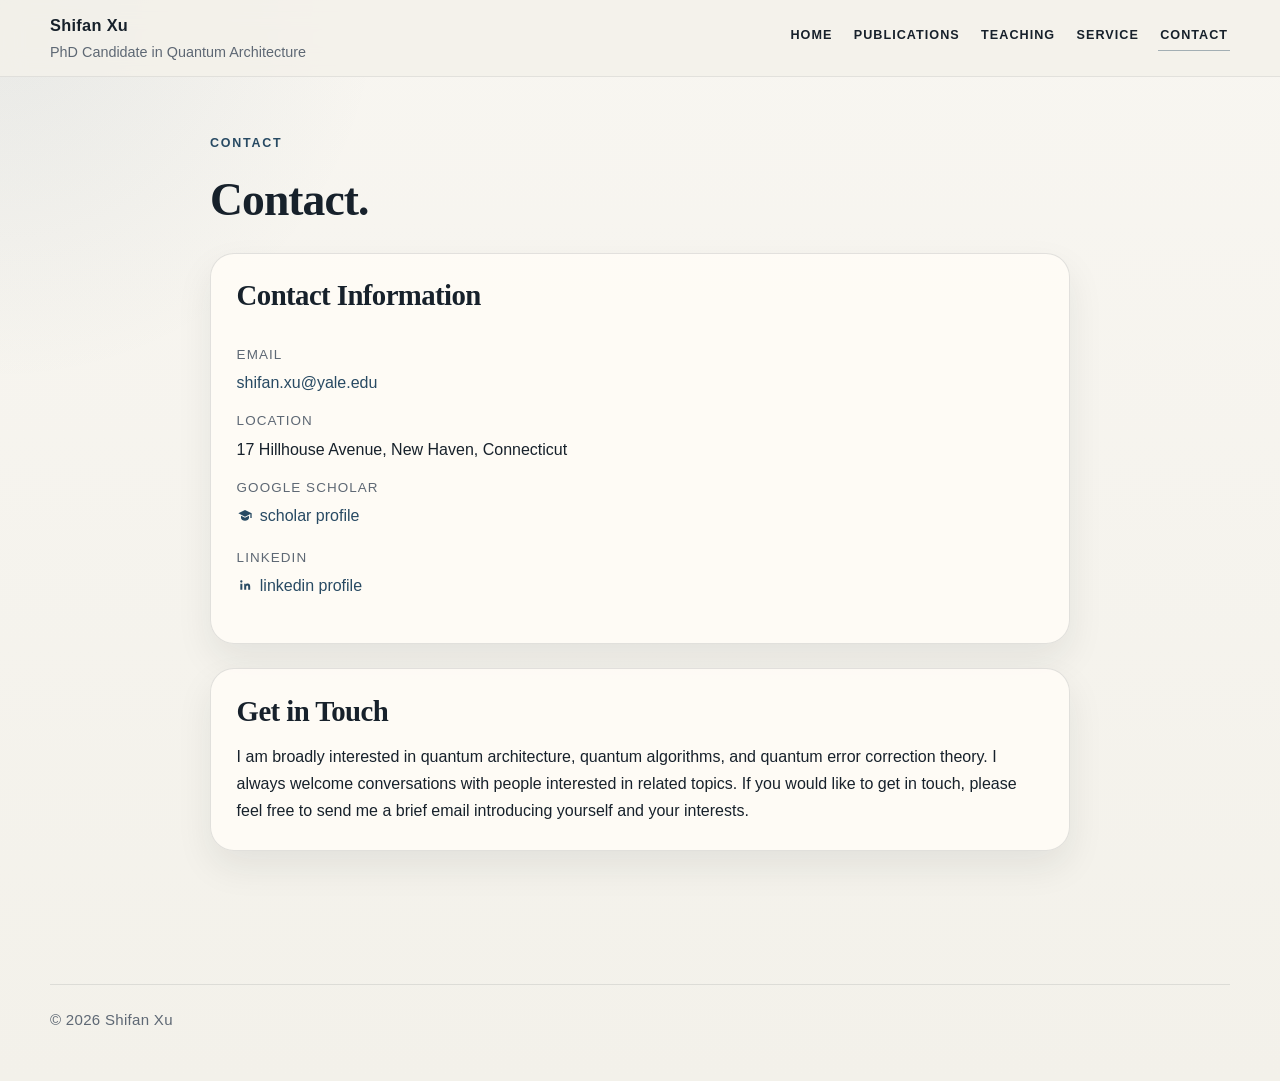
==== contact.html @ e2ac2f57 "apr2026update" ====
<!DOCTYPE html>
<html lang="en">
<head>
  <meta charset="UTF-8" />
  <meta name="viewport" content="width=device-width, initial-scale=1.0" />
  <title>Contact | Shifan Xu</title>
  <meta name="description" content="Contact details for Shifan Xu." />
  <link rel="stylesheet" href="css/style.css" />
</head>
<body>
  <header class="site-header">
    <div class="site-shell site-nav">
      <a class="brand" href="index.html" aria-label="Shifan Xu homepage">
        <span class="brand-name">Shifan Xu</span>
        <span class="brand-role">PhD Candidate in Quantum Architecture</span>
      </a>
      <nav class="nav-links" aria-label="Main navigation">
        <a href="index.html">Home</a>
        <a href="publications.html">Publications</a>
        <a href="teaching.html">Teaching</a>
        <a href="service.html">Service</a>
        <a class="active" href="contact.html">Contact</a>
      </nav>
    </div>
  </header>

  <main class="page-main">
    <section class="page-hero">
      <div class="site-shell narrow-shell">
        <p class="eyebrow">Contact</p>
        <h1 class="page-title">Contact.</h1>
      </div>
    </section>

    <section class="section-block section-block-tight">
      <div class="site-shell narrow-shell stack-column">
        <section class="surface section-card prose-card">
          <h2>Contact Information</h2>
          <dl class="contact-grid">
            <div>
              <dt>Email</dt>
              <dd><a href="mailto:shifan.xu@yale.edu">shifan.xu@yale.edu</a></dd>
            </div>
            <div>
              <dt>Location</dt>
              <dd>17 Hillhouse Avenue, New Haven, Connecticut</dd>
            </div>
            <div>
              <dt>Google Scholar</dt>
              <dd>
                <a class="icon-link" href="https://scholar.google.com/citations?user=kkj2m90AAAAJ&hl=en">
                  <span class="icon-mark" aria-hidden="true">
                    <svg viewBox="0 0 24 24" focusable="false">
                      <path d="M12 3 2 8l10 5 8-4v6h2V8L12 3Zm-6 8.8V15c0 2.4 3.1 4 6 4s6-1.6 6-4v-3.2l-6 3-6-3Z"></path>
                    </svg>
                  </span>
                  <span>scholar profile</span>
                </a>
              </dd>
            </div>
            <div>
              <dt>LinkedIn</dt>
              <dd>
                <a class="icon-link" href="https://www.linkedin.com/in/shifan-xu-92817721b/">
                  <span class="icon-mark" aria-hidden="true">
                    <svg viewBox="0 0 24 24" focusable="false">
                      <path d="M6.5 8.5A1.5 1.5 0 1 0 6.5 5a1.5 1.5 0 0 0 0 3.5ZM5 10h3v9H5v-9Zm5 0h2.9v1.3h.1c.4-.8 1.4-1.6 3-1.6 3.2 0 3.8 2.1 3.8 4.8V19h-3v-4c0-1 0-2.3-1.4-2.3s-1.6 1.1-1.6 2.2V19h-3v-9Z"></path>
                    </svg>
                  </span>
                  <span>linkedin profile</span>
                </a>
              </dd>
            </div>
          </dl>
        </section>

        <section class="surface section-card prose-card">
          <h2>Get in Touch</h2>
          <p>
          I am broadly interested in quantum architecture, quantum algorithms, and quantum error correction theory. I always welcome conversations with people interested in related topics. If you would like to get in touch, please feel free to send me a brief email introducing yourself and your interests.
          </p>
        </section>
      </div>
    </section>
  </main>

  <footer class="site-footer">
    <div class="site-shell footer-inner">
      <p class="footer-note">© 2026 Shifan Xu</p>
      <div class="footer-spacer" aria-hidden="true"></div>
    </div>
  </footer>
</body>
</html>
---- css/style.css ----
:root {
  --bg: #f3f1ea;
  --surface: rgba(255, 252, 246, 0.88);
  --surface-strong: #fffdf8;
  --surface-alt: #ece7dc;
  --text: #17212b;
  --muted: #5e6874;
  --line: rgba(23, 33, 43, 0.12);
  --accent: #284a63;
  --accent-soft: #dce7ef;
  --accent-warm: #866b42;
  --shadow: 0 16px 36px rgba(23, 33, 43, 0.08);
  --radius-lg: 24px;
  --radius-md: 16px;
  --radius-sm: 10px;
  --maxw: 1180px;
  --maxw-narrow: 860px;
}

*,
*::before,
*::after {
  box-sizing: border-box;
}

html {
  scroll-behavior: smooth;
}

body {
  margin: 0;
  color: var(--text);
  font-family: "Inter", "Segoe UI", Helvetica, Arial, sans-serif;
  line-height: 1.7;
  background:
    radial-gradient(circle at top left, rgba(40, 74, 99, 0.08), transparent 24rem),
    linear-gradient(180deg, #f8f6f1 0%, var(--bg) 100%);
}

img {
  display: block;
  max-width: 100%;
}

a {
  color: var(--accent);
  text-decoration: none;
}

a:hover {
  text-decoration: underline;
}

h1,
h2,
h3,
h4 {
  margin: 0;
  font-family: "Iowan Old Style", "Palatino Linotype", "Book Antiqua", Georgia, serif;
  font-weight: 600;
  letter-spacing: -0.02em;
  line-height: 1.12;
}

p {
  margin: 0;
}

ul {
  margin: 0;
  padding: 0;
}

.site-shell {
  width: min(var(--maxw), calc(100% - 2rem));
  margin: 0 auto;
}

.narrow-shell {
  width: min(var(--maxw-narrow), 100%);
}

.site-header {
  position: sticky;
  top: 0;
  z-index: 50;
  backdrop-filter: blur(12px);
  background: rgba(243, 241, 234, 0.84);
  border-bottom: 1px solid rgba(23, 33, 43, 0.08);
}

.site-nav {
  display: flex;
  align-items: center;
  justify-content: space-between;
  gap: 1.25rem;
  min-height: 4.75rem;
}

.brand {
  display: inline-flex;
  flex-direction: column;
  color: var(--text);
}

.brand:hover {
  text-decoration: none;
}

.brand-name {
  font-weight: 700;
  font-size: 1.02rem;
  letter-spacing: 0.02em;
}

.brand-role {
  color: var(--muted);
  font-size: 0.9rem;
}

.nav-links {
  display: flex;
  flex-wrap: wrap;
  gap: 1.1rem;
}

.nav-links a {
  color: var(--text);
  font-size: 0.79rem;
  font-weight: 600;
  letter-spacing: 0.08em;
  text-transform: uppercase;
  padding: 0 0.12rem 0.25rem;
  border-bottom: 1px solid transparent;
}

.nav-links a.active,
.nav-links a:hover {
  border-color: rgba(40, 74, 99, 0.4);
  text-decoration: none;
}

.hero,
.page-hero {
  padding: 3.5rem 0 1.5rem;
}

.hero-grid {
  display: grid;
  grid-template-columns: minmax(16.5rem, 19rem) minmax(0, 1.32fr);
  gap: 2rem;
  align-items: stretch;
}

.surface,
.profile-panel {
  border: 1px solid var(--line);
  background: var(--surface);
  box-shadow: var(--shadow);
  border-radius: var(--radius-lg);
}

.profile-panel {
  padding: 1.25rem;
  display: grid;
  gap: 1rem;
  align-content: start;
}

.profile-frame {
  border-radius: calc(var(--radius-lg) - 6px);
  overflow: hidden;
  border: 1px solid var(--line);
  background:
    linear-gradient(140deg, rgba(40, 74, 99, 0.18), rgba(134, 107, 66, 0.12)),
    var(--surface-alt);
  aspect-ratio: 4 / 5;
}

.profile-frame img {
  width: 100%;
  height: 100%;
  object-fit: cover;
  object-position: center top;
}

.profile-placeholder {
  width: 100%;
  height: 100%;
  display: grid;
  place-items: center;
  color: var(--muted);
  font-size: 0.96rem;
  letter-spacing: 0.08em;
  text-transform: uppercase;
}

.profile-label,
.section-kicker,
.eyebrow {
  color: var(--accent);
  text-transform: uppercase;
  letter-spacing: 0.14em;
  font-size: 0.78rem;
  font-weight: 700;
}

.profile-details h1 {
  font-size: clamp(2rem, 3.8vw, 3rem);
  margin-top: 0.35rem;
}

.profile-role {
  margin-top: 0.55rem;
  color: var(--muted);
}

.profile-email {
  color: var(--muted);
  font-size: 0.95rem;
}

.profile-email a {
  color: var(--accent);
}

.profile-links {
  display: flex;
  flex-wrap: wrap;
  gap: 0.9rem;
  font-size: 0.94rem;
}

.profile-links a {
  color: var(--accent);
  word-break: break-word;
}

.icon-link,
.icon-button {
  display: inline-flex;
  align-items: center;
  gap: 0.45rem;
}

.icon-mark {
  display: inline-flex;
  align-items: center;
  justify-content: center;
  width: 1rem;
  height: 1rem;
  flex: 0 0 1rem;
}

.icon-mark svg {
  width: 100%;
  height: 100%;
  fill: currentColor;
}

.contact-grid {
  display: grid;
  gap: 0.9rem;
}

.contact-grid div {
  display: grid;
  gap: 0.15rem;
}

.contact-grid dt {
  color: var(--muted);
  font-size: 0.84rem;
  text-transform: uppercase;
  letter-spacing: 0.08em;
}

.contact-grid dd {
  margin: 0;
}

.hero-copy {
  display: grid;
  gap: 0;
  padding: 0.25rem 0 0.6rem 3.15rem;
  min-height: 100%;
  align-content: stretch;
  grid-template-rows: auto auto auto 1fr auto;
}

.eyebrow {
  margin-bottom: 1.28rem;
}

.hero-copy h2 {
  font-size: clamp(2.2rem, 5vw, 3.6rem);
  max-width: 16ch;
  line-height: 1.04;
  text-wrap: balance;
  margin-bottom: 1.82rem;
}

.hero-intro {
  max-width: 58ch;
  font-size: 1.02rem;
  color: var(--muted);
  margin-bottom: 0.72rem;
}

.hero-intro a {
  color: var(--accent);
  text-decoration: underline;
  text-decoration-color: rgba(40, 74, 99, 0.32);
  text-underline-offset: 0.14em;
}

.hero-intro a:hover {
  text-decoration-color: currentColor;
}

.page-title {
  font-size: clamp(1.9rem, 4vw, 2.85rem);
  max-width: 24ch;
  line-height: 1.08;
  text-wrap: balance;
}

.hero-summary,
.page-summary {
  max-width: 64ch;
  color: var(--muted);
  font-size: 1.03rem;
}

.hero-summary {
  margin-bottom: 1.2rem;
}

.hero-actions {
  display: flex;
  flex-wrap: wrap;
  gap: 0.85rem;
}

.button {
  display: inline-flex;
  align-items: center;
  justify-content: center;
  min-height: 2.8rem;
  padding: 0.72rem 1.1rem;
  border-radius: 999px;
  border: 1px solid var(--line);
  background: rgba(255, 253, 248, 0.76);
  color: var(--text);
  font-weight: 600;
  transition: transform 0.18s ease, border-color 0.18s ease, background 0.18s ease;
}

.button:hover {
  text-decoration: none;
  transform: translateY(-1px);
  border-color: rgba(40, 74, 99, 0.26);
}

.button-primary {
  background: var(--accent);
  color: #f8fafc;
  border-color: var(--accent);
}

.page-main {
  padding-bottom: 4.5rem;
}

.section-block {
  padding: 1rem 0 1.5rem;
}

.section-block-tight {
  padding-top: 0.3rem;
}

.section-grid {
  display: grid;
  grid-template-columns: minmax(0, 1.4fr) minmax(18rem, 0.82fr);
  gap: 1.5rem;
  align-items: start;
}

.home-layout {
  display: grid;
  grid-template-columns: minmax(0, 1.38fr) minmax(18rem, 0.82fr);
  grid-template-areas:
    "research news"
    "publications teaching";
  gap: 1.5rem;
  align-items: stretch;
}

.home-research {
  grid-area: research;
}

.home-news {
  grid-area: news;
}

.home-news .section-heading {
  margin-bottom: 0.95rem;
}

.home-news .news-list {
  gap: 0.48rem;
}

.home-news .news-card {
  padding: 0.38rem 0.82rem 0.62rem;
}

.home-news .news-card p {
  line-height: 1.42;
  margin-top: 0.18rem;
}

.home-news .news-card time {
  font-size: 0.82rem;
  line-height: 1;
}

.home-publications {
  grid-area: publications;
}

.home-publications .section-heading {
  margin-bottom: 0.95rem;
}

.home-publications .publication-list {
  gap: 0.55rem;
}

.home-publications .publication-item {
  padding: 0.78rem 0.9rem;
  gap: 0.14rem;
}

.home-publications .publication-title {
  font-size: 1.02rem;
  line-height: 1.18;
}

.home-publications .publication-authors,
.home-publications .publication-venue,
.home-publications .publication-links {
  font-size: 0.9rem;
}

.home-publications .publication-authors {
  line-height: 1.32;
}

.home-publications .publication-venue {
  line-height: 1.1;
  margin-top: 0.1rem;
  margin-bottom: -0.04rem;
}

.home-publications .publication-links {
  gap: 0.65rem;
  margin-top: 0;
}

.home-teaching {
  grid-area: teaching;
}

.stack-column {
  display: grid;
  gap: 1.5rem;
}

.section-card {
  padding: 1.6rem;
}

.section-heading {
  display: flex;
  align-items: end;
  justify-content: space-between;
  gap: 1rem;
  margin-bottom: 1.2rem;
}

.section-heading h3,
.prose-card h2 {
  font-size: 1.8rem;
}

.text-link {
  white-space: nowrap;
  font-size: 0.95rem;
}

.feature-grid {
  display: grid;
  grid-template-columns: repeat(2, minmax(0, 1fr));
  gap: 1rem;
}

.feature-card,
.topic-item,
.teaching-item,
.publication-item,
.news-card,
.year-block,
.news-list li,
.link-list li {
  border: 1px solid var(--line);
  border-radius: var(--radius-md);
  background: var(--surface-strong);
}

.feature-card,
.topic-item,
.teaching-item,
.publication-item,
.news-card {
  padding: 1.15rem 1.2rem;
}

.feature-card {
  display: grid;
  align-content: start;
}

.feature-card h4,
.topic-item h3,
.teaching-item h3,
.teaching-item h4,
.publication-title {
  font-size: 1.14rem;
}

.feature-card h4 {
  margin-bottom: 0.3rem;
  min-height: 2.6em;
}

.topic-item h3,
.teaching-item h3,
.teaching-item h4 {
  margin-bottom: 0.72rem;
}

.feature-card p,
.topic-item p,
.teaching-item p,
.publication-authors,
.publication-venue,
.news-list p {
  color: var(--muted);
}

.feature-card p {
  line-height: 1.48;
}

.news-list,
.link-list,
.teaching-list,
.topic-stack,
.publication-list {
  display: grid;
  gap: 1rem;
}

.news-list,
.link-list {
  list-style: none;
}

.news-list li,
.news-card,
.link-list li {
  padding: 1rem 1.05rem;
}

.news-list time,
.item-meta,
.publication-venue {
  color: var(--accent-warm);
  font-size: 0.88rem;
  letter-spacing: 0.08em;
  text-transform: uppercase;
}

.link-list {
  list-style: none;
}

.link-list a {
  color: var(--text);
}

.detail-list {
  margin: 0;
  padding-left: 1.15rem;
  color: var(--muted);
}

.detail-list li + li {
  margin-top: 0.4rem;
}

.prose-card {
  display: grid;
  gap: 1rem;
}

.publication-item {
  display: grid;
  gap: 0.45rem;
}

.publication-title {
  font-family: "Iowan Old Style", "Palatino Linotype", "Book Antiqua", Georgia, serif;
  font-weight: 600;
}

.publication-authors a {
  color: inherit;
  text-decoration: underline;
  text-decoration-color: rgba(40, 74, 99, 0.28);
  text-underline-offset: 0.14em;
}

.publication-authors a:hover {
  color: var(--accent);
  text-decoration-color: currentColor;
}

.author-self {
  color: #47627b;
  font-weight: 600;
}

.publication-links {
  display: flex;
  flex-wrap: wrap;
  gap: 0.85rem;
  font-size: 0.94rem;
}

.publication-links a {
  color: var(--accent);
}

.publication-list-empty {
  padding: 1rem 0;
  color: var(--muted);
}

.publication-list-full {
  gap: 1.25rem;
}

.year-block {
  padding: 1.1rem;
}

.year-heading {
  margin-bottom: 1rem;
  font-size: 1.3rem;
}

.site-footer {
  padding: 2.3rem 0 3rem;
}

.footer-inner {
  display: flex;
  justify-content: space-between;
  align-items: center;
  gap: 1rem;
  padding-top: 1.4rem;
  border-top: 1px solid rgba(23, 33, 43, 0.1);
  color: var(--muted);
  font-size: 0.94rem;
}

.footer-note {
  letter-spacing: 0.02em;
}

.footer-spacer {
  min-width: 1px;
}

@media (max-width: 960px) {
  .hero-grid,
  .section-grid,
  .home-layout,
  .feature-grid {
    grid-template-columns: 1fr;
  }

  .home-layout {
    grid-template-areas:
      "research"
      "news"
      "publications"
      "teaching";
  }

  .hero-copy {
    padding: 0.2rem 0 0;
  }
}

@media (max-width: 720px) {
  .site-nav,
  .footer-inner,
  .section-heading {
    flex-direction: column;
    align-items: start;
  }

  .site-nav {
    padding: 1rem 0;
  }

  .hero,
  .page-hero {
    padding-top: 2rem;
  }

  .section-card,
  .profile-panel {
    padding: 1.2rem;
  }

  .hero-actions,
  .publication-links {
    gap: 0.65rem;
  }

  .hero-copy h2,
  .page-title {
    max-width: none;
    text-wrap: pretty;
  }
}
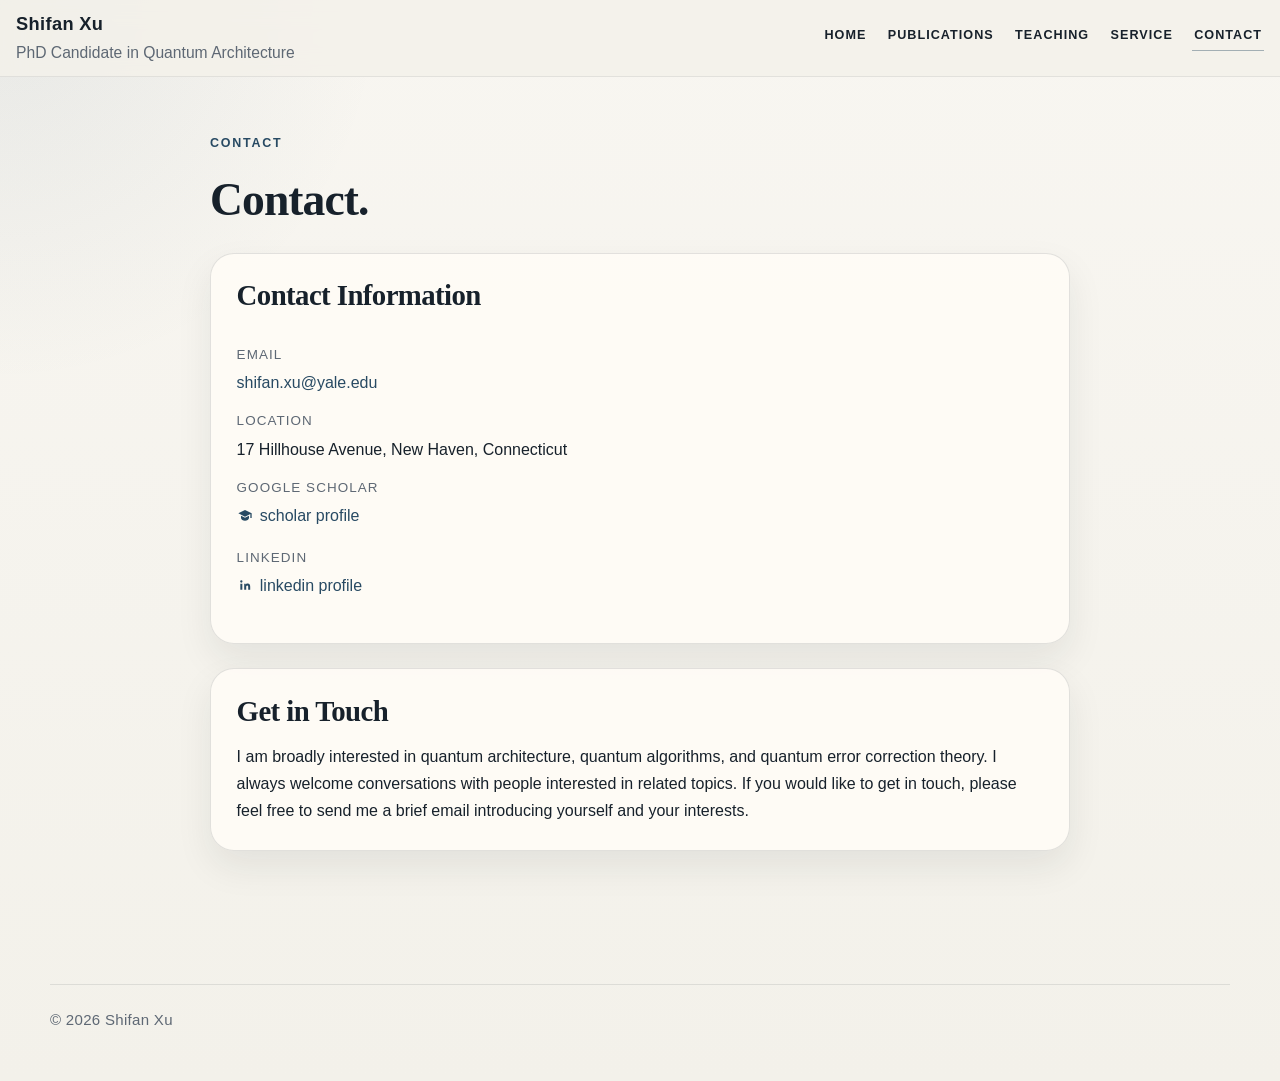
==== commit 012e47d5: "mobileview_improvement" ====
--- a/contact.html
+++ b/contact.html
@@ -9,7 +9,7 @@
 </head>
 <body>
   <header class="site-header">
-    <div class="site-shell site-nav">
+    <div class="site-shell site-nav-shell site-nav">
       <a class="brand" href="index.html" aria-label="Shifan Xu homepage">
         <span class="brand-name">Shifan Xu</span>
         <span class="brand-role">PhD Candidate in Quantum Architecture</span>
@@ -90,5 +90,7 @@
       <div class="footer-spacer" aria-hidden="true"></div>
     </div>
   </footer>
+
+  <script src="js/navigation.js"></script>
 </body>
 </html>
--- a/css/style.css
+++ b/css/style.css
@@ -14,6 +14,7 @@
   --radius-md: 16px;
   --radius-sm: 10px;
   --maxw: 1180px;
+  --navw: 1320px;
   --maxw-narrow: 860px;
 }
 
@@ -76,8 +77,12 @@
   margin: 0 auto;
 }
 
+.site-nav-shell {
+  width: min(var(--navw), calc(100% - 2rem));
+}
+
 .narrow-shell {
-  width: min(var(--maxw-narrow), 100%);
+  width: min(var(--maxw-narrow), calc(100% - 2rem));
 }
 
 .site-header {
@@ -95,12 +100,15 @@
   justify-content: space-between;
   gap: 1.25rem;
   min-height: 4.75rem;
+  transition: gap 0.24s ease, min-height 0.24s ease, padding 0.24s ease;
 }
 
 .brand {
   display: inline-flex;
   flex-direction: column;
   color: var(--text);
+  flex: 0 0 auto;
+  transition: opacity 0.22s ease, transform 0.22s ease, max-height 0.24s ease;
 }
 
 .brand:hover {
@@ -109,13 +117,13 @@
 
 .brand-name {
   font-weight: 700;
-  font-size: 1.02rem;
+  font-size: 1.14rem;
   letter-spacing: 0.02em;
 }
 
 .brand-role {
   color: var(--muted);
-  font-size: 0.9rem;
+  font-size: 0.98rem;
 }
 
 .nav-links {
@@ -726,7 +734,29 @@
   }
 
   .site-nav {
+    gap: 1rem;
     padding: 1rem 0;
+  }
+
+  .site-header.is-compact .site-nav {
+    gap: 0.22rem;
+    min-height: 3.45rem;
+    padding: 0.72rem 0;
+  }
+
+  .brand {
+    max-height: 3.6rem;
+    opacity: 1;
+    overflow: hidden;
+    transform: translateY(0) scale(1);
+    transform-origin: top left;
+  }
+
+  .site-header.is-compact .brand {
+    max-height: 0;
+    opacity: 0;
+    transform: translateY(-0.38rem) scale(0.97);
+    pointer-events: none;
   }
 
   .hero,
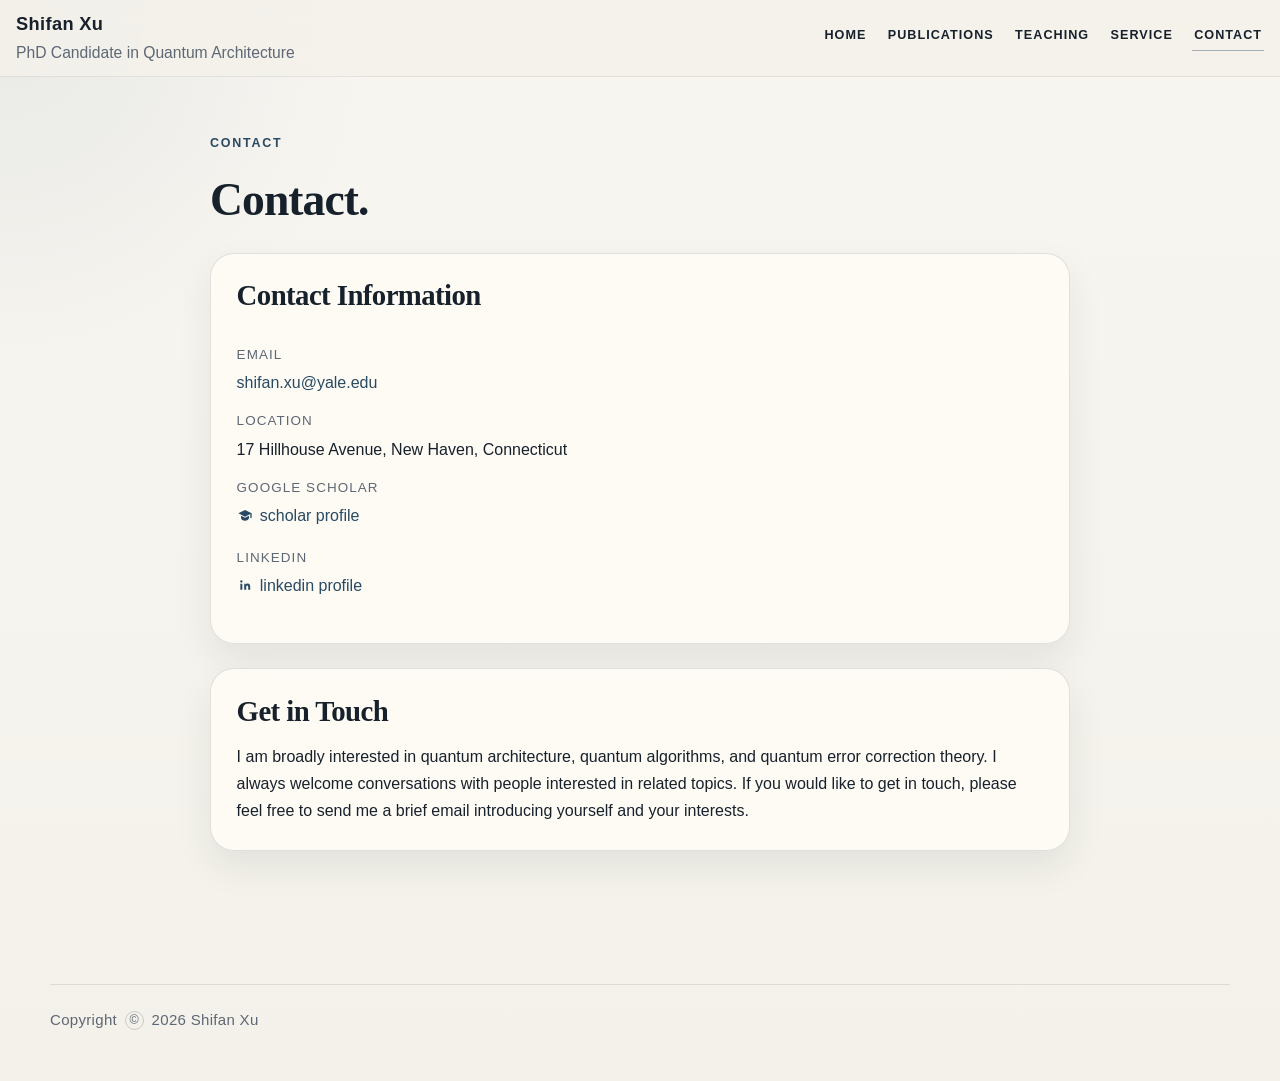
==== commit dbd309f7: "20260609" ====
--- a/contact.html
+++ b/contact.html
@@ -86,7 +86,7 @@
 
   <footer class="site-footer">
     <div class="site-shell footer-inner">
-      <p class="footer-note">© 2026 Shifan Xu</p>
+      <p class="footer-note">Copyright <span class="footer-icon" aria-hidden="true">©</span> 2026 Shifan Xu</p>
       <div class="footer-spacer" aria-hidden="true"></div>
     </div>
   </footer>
--- a/css/style.css
+++ b/css/style.css
@@ -697,7 +697,23 @@
 }
 
 .footer-note {
+  display: inline-flex;
+  align-items: center;
+  gap: 0.48rem;
   letter-spacing: 0.02em;
+}
+
+.footer-icon {
+  display: inline-flex;
+  align-items: center;
+  justify-content: center;
+  width: 1.2rem;
+  height: 1.2rem;
+  border: 1px solid rgba(23, 33, 43, 0.18);
+  border-radius: 50%;
+  color: var(--accent-strong);
+  font-size: 0.78rem;
+  line-height: 1;
 }
 
 .footer-spacer {
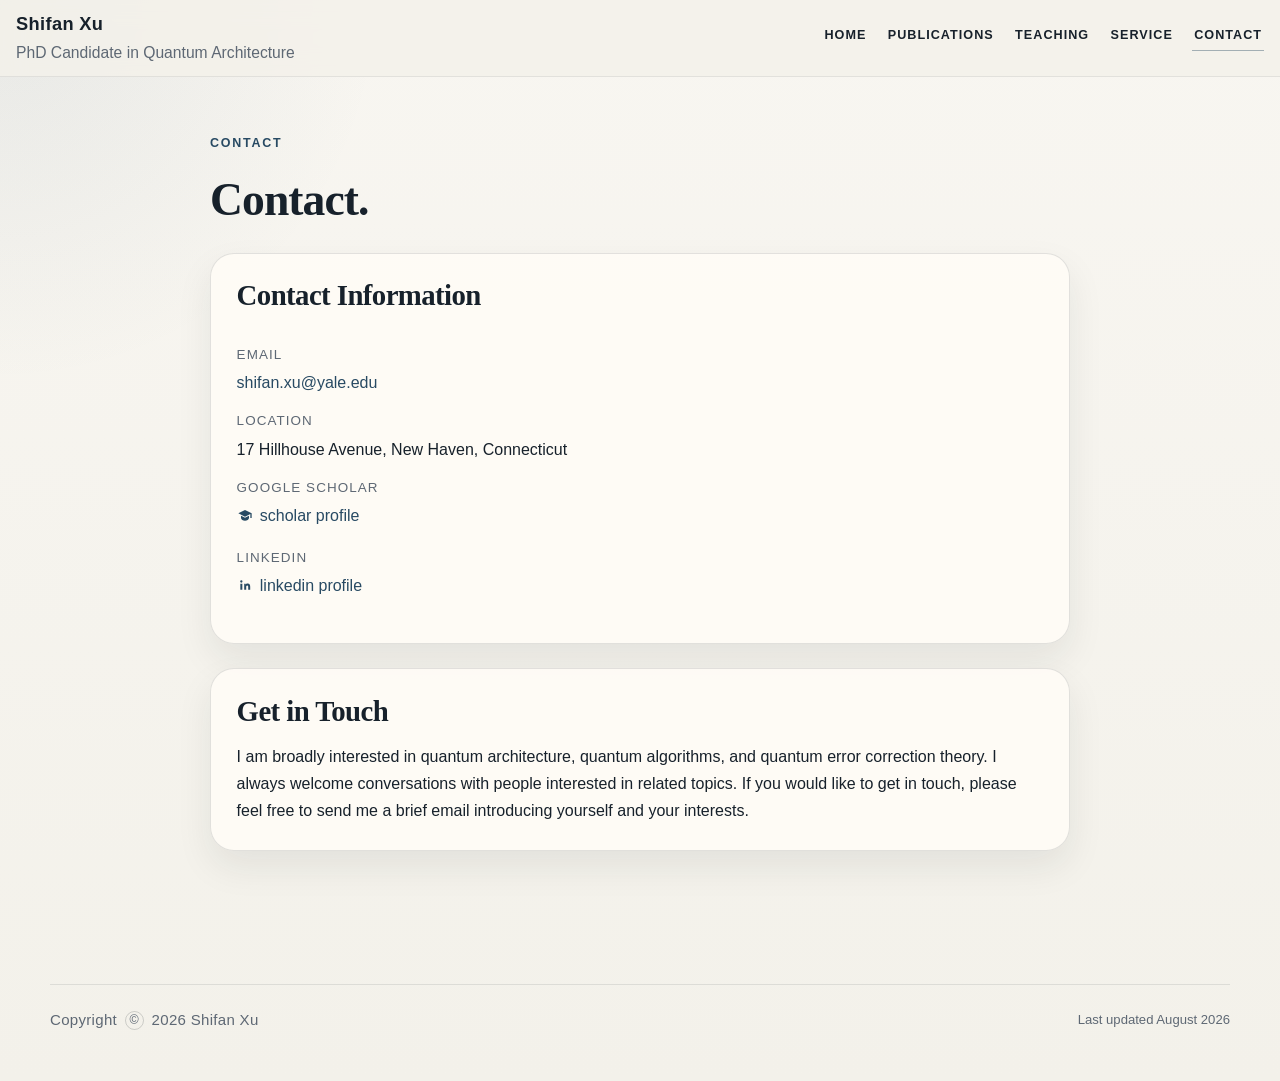
==== commit ee55bf19: "Update final-year bio and August date" ====
--- a/contact.html
+++ b/contact.html
@@ -5,7 +5,7 @@
   <meta name="viewport" content="width=device-width, initial-scale=1.0" />
   <title>Contact | Shifan Xu</title>
   <meta name="description" content="Contact details for Shifan Xu." />
-  <link rel="stylesheet" href="css/style.css" />
+  <link rel="stylesheet" href="css/style.css?v=20260811" />
 </head>
 <body>
   <header class="site-header">
@@ -87,7 +87,7 @@
   <footer class="site-footer">
     <div class="site-shell footer-inner">
       <p class="footer-note">Copyright <span class="footer-icon" aria-hidden="true">©</span> 2026 Shifan Xu</p>
-      <div class="footer-spacer" aria-hidden="true"></div>
+      <p class="footer-updated">Last updated August 2026</p>
     </div>
   </footer>
 
--- a/css/style.css
+++ b/css/style.css
@@ -647,9 +647,23 @@
   text-decoration-color: currentColor;
 }
 
+.author-note-marker {
+  font-size: 0.72em;
+  line-height: 0;
+  margin-left: 0.08em;
+  vertical-align: super;
+}
+
 .author-self {
   color: #47627b;
   font-weight: 600;
+}
+
+.publication-note {
+  color: var(--muted);
+  font-size: 0.88rem;
+  line-height: 1.25;
+  margin-top: -0.18rem;
 }
 
 .publication-links {
@@ -716,8 +730,12 @@
   line-height: 1;
 }
 
-.footer-spacer {
-  min-width: 1px;
+.footer-updated {
+  min-width: 0;
+  margin: 0;
+  color: var(--muted);
+  font-size: 0.82rem;
+  text-align: right;
 }
 
 @media (max-width: 960px) {
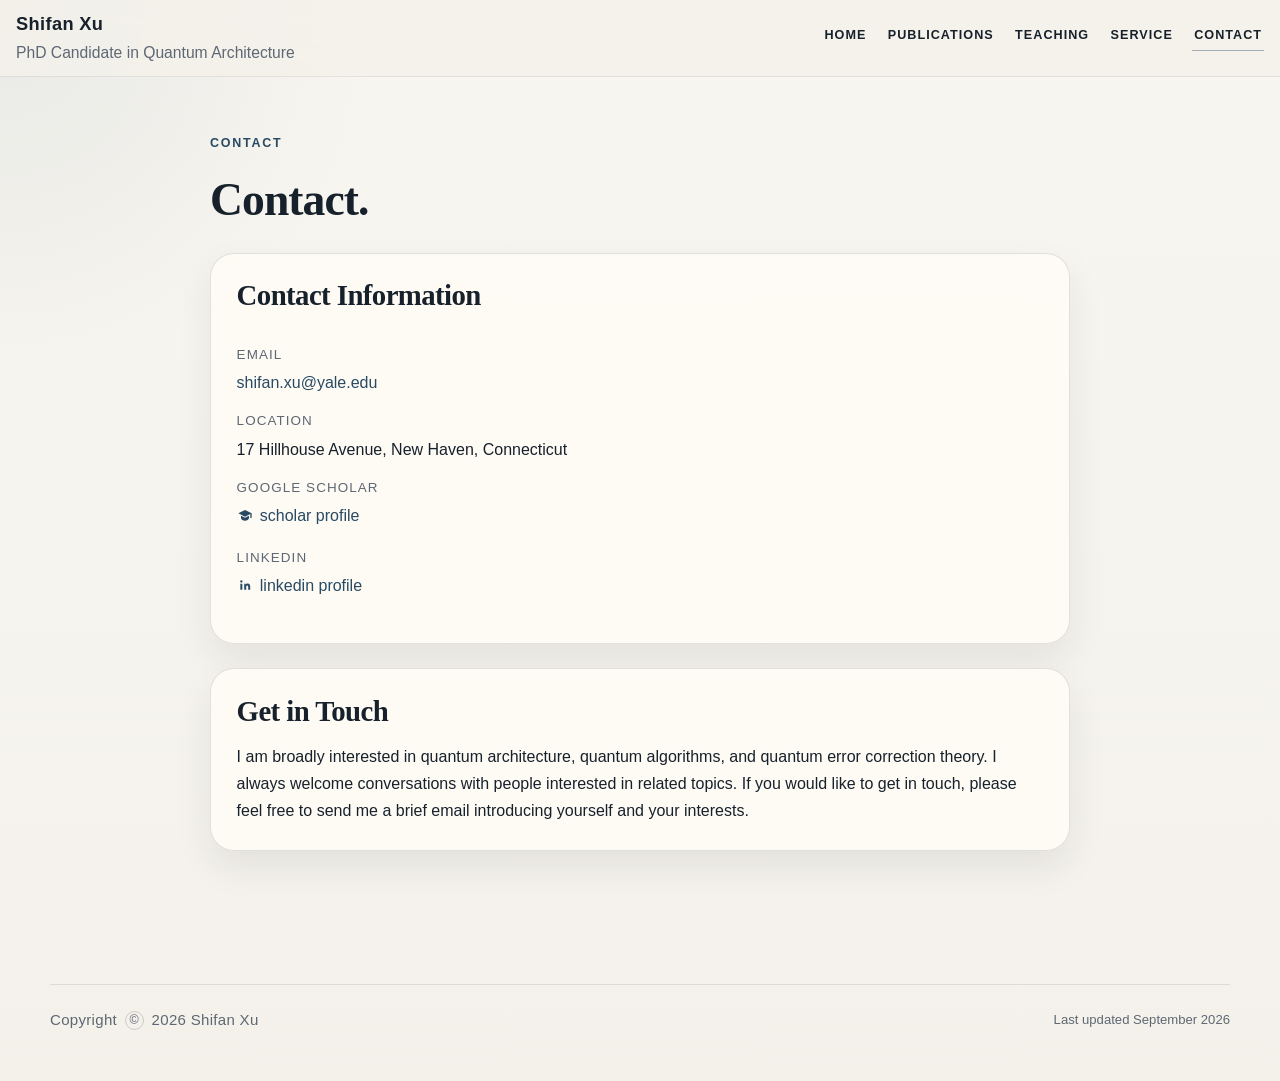
==== commit 0004f605: "Refresh website and academic CV for 2026" ====
--- a/contact.html
+++ b/contact.html
@@ -87,7 +87,7 @@
   <footer class="site-footer">
     <div class="site-shell footer-inner">
       <p class="footer-note">Copyright <span class="footer-icon" aria-hidden="true">©</span> 2026 Shifan Xu</p>
-      <p class="footer-updated">Last updated August 2026</p>
+      <p class="footer-updated">Last updated September 2026</p>
     </div>
   </footer>
 
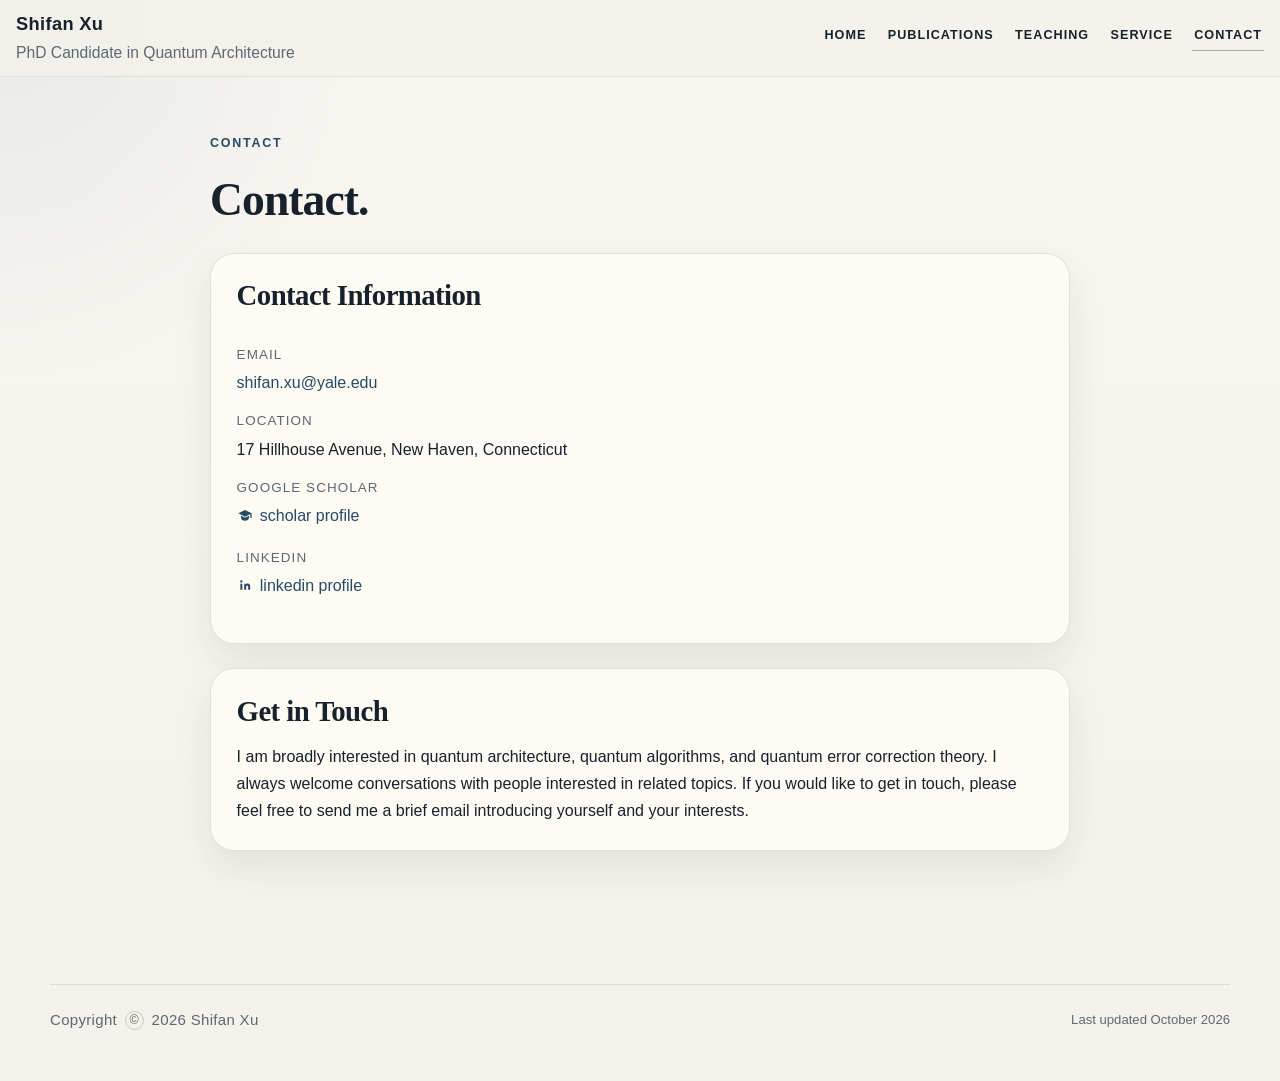
==== commit fd6364a5: "Refresh academic profile, publications, and teaching record for October 2026" ====
--- a/contact.html
+++ b/contact.html
@@ -87,10 +87,10 @@
   <footer class="site-footer">
     <div class="site-shell footer-inner">
       <p class="footer-note">Copyright <span class="footer-icon" aria-hidden="true">©</span> 2026 Shifan Xu</p>
-      <p class="footer-updated">Last updated September 2026</p>
+      <p class="footer-updated">Last updated October 2026</p>
     </div>
   </footer>
 
-  <script src="js/navigation.js"></script>
+  <script src="js/navigation.js?v=20260906b"></script>
 </body>
 </html>
